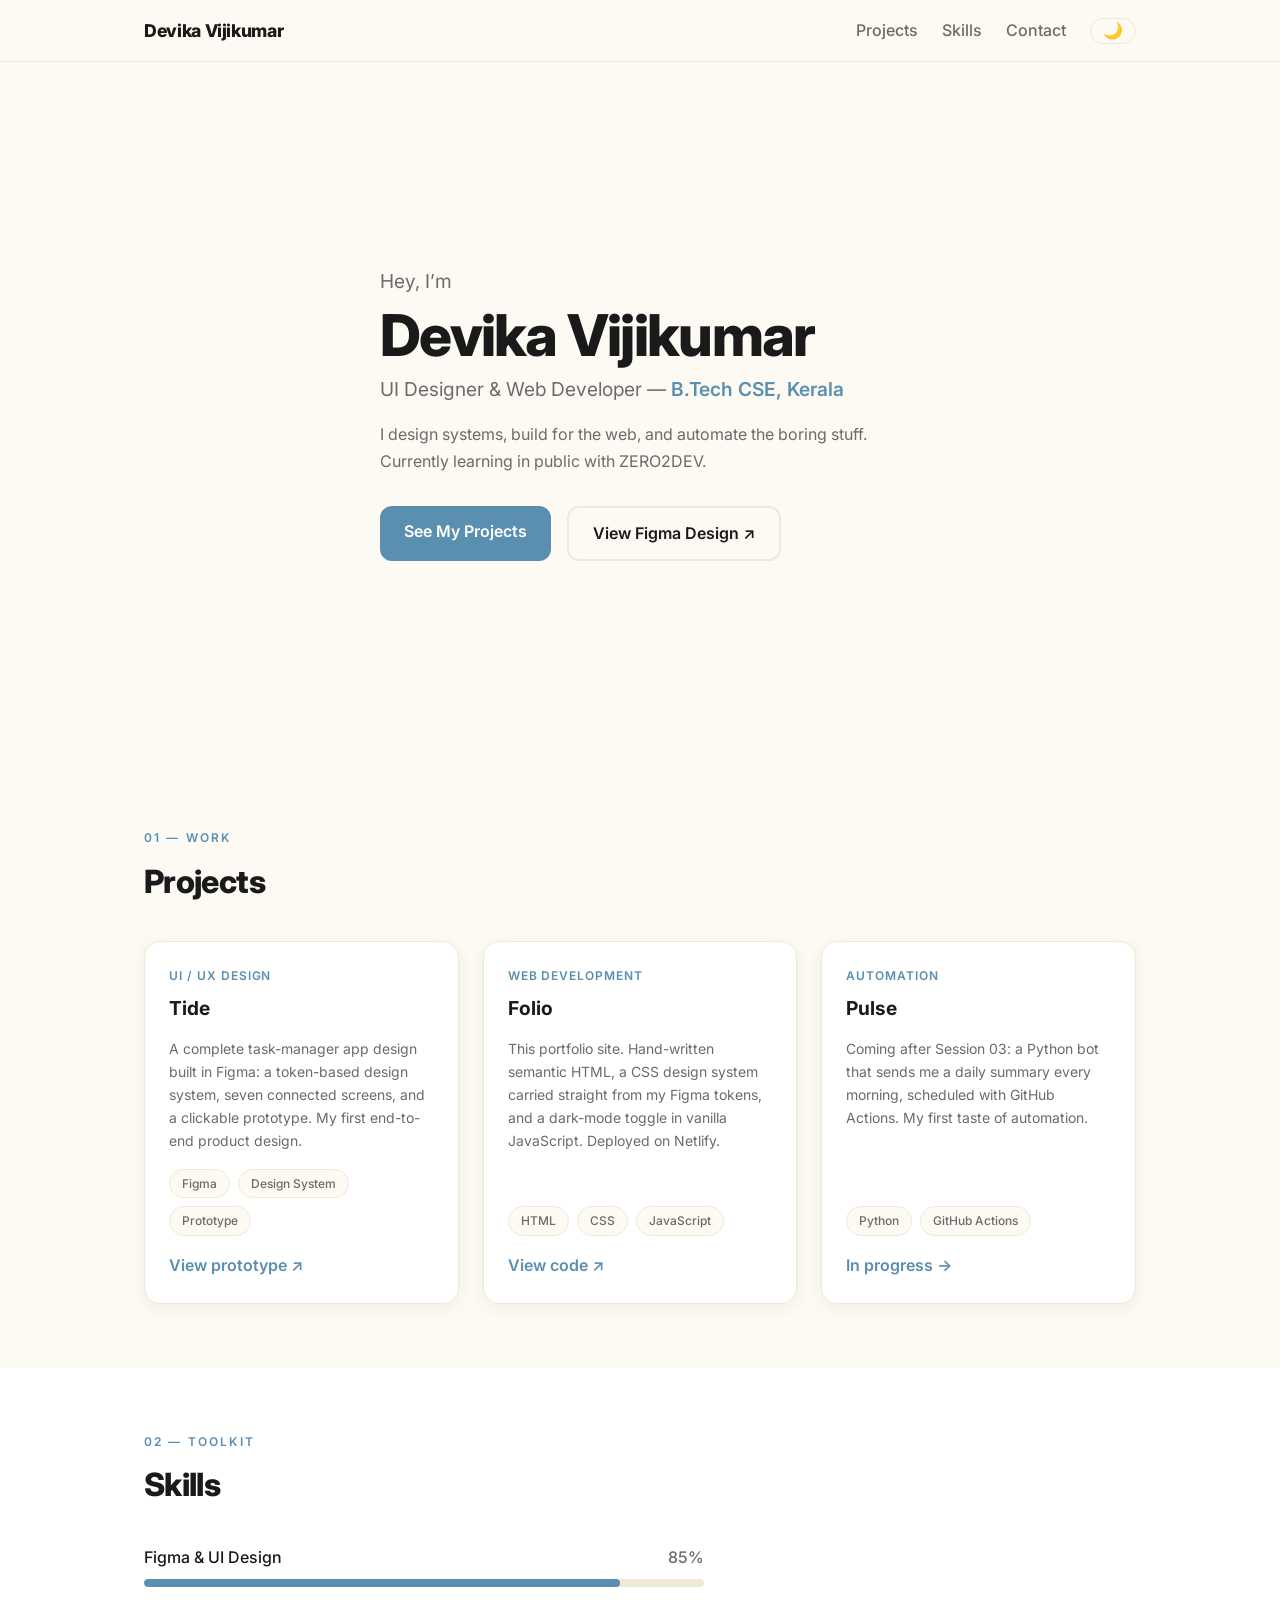
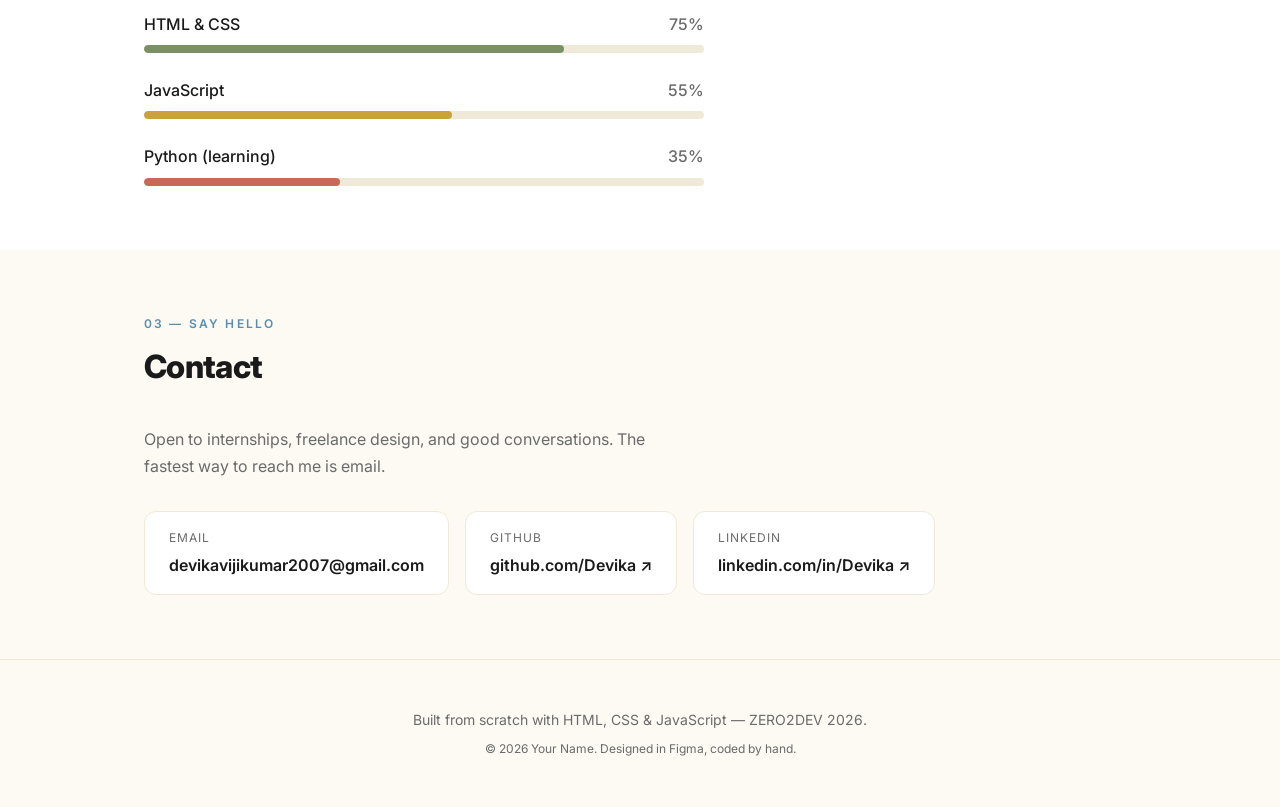
==== index.html @ 70e91324 "Initial commit - Folio portfolio" ====
<!DOCTYPE html>
<html lang="en">
<head>
    <meta charset="UTF-8">
    <meta name="viewport" content="width=device-width, initial-scale=1.0">
    <meta name="description" content="Portfolio of Your Name - UI designer and web developer based in Kerala.">
    <title>Your Name - Developer Portfolio</title>

    <link rel="preconnect" href="https://fonts.googleapis.com">
    <link rel="preconnect" href="https://fonts.gstatic.com" crossorigin>
    <link href="https://fonts.googleapis.com/css2?family=Inter:wght@400;500;600;700;800&display=swap" rel="stylesheet">

    <link rel="stylesheet" href="style.css">
</head>
<body>

    <nav class="nav" aria-label="Main navigation">
        <div class="container nav-inner">
            <span class="nav-brand">Devika Vijikumar</span>
            <ul class="nav-links">
                <li><a href="#projects">Projects</a></li>
                <li><a href="#skills">Skills</a></li>
                <li><a href="#contact">Contact</a></li>
                <li>
                    <button class="theme-btn" id="theme-toggle" aria-label="Toggle dark mode">&#127769;</button>
                </li>
            </ul>
        </div>
    </nav>

    <header class="hero" id="home">
        <div class="container">
            <p class="hero-tag reveal">Hey, I&#8217;m</p>
            <h1 class="hero-name reveal">Devika Vijikumar</h1>
            <p class="hero-role reveal">UI Designer &amp; Web Developer &#8212; <span class="highlight">B.Tech CSE, Kerala</span></p>
            <p class="hero-bio reveal">I design systems, build for the web, and automate the boring stuff. Currently learning in public with ZERO2DEV.</p>
            <div class="hero-ctas reveal">
                <a href="#projects" class="btn btn-primary">See My Projects</a>
                <a href="https://figma.com" target="_blank" rel="noopener" class="btn btn-secondary">View Figma Design &#8599;</a>
            </div>
        </div>
    </header>

    <main>
        <section class="section" id="projects">
            <div class="container">
                <p class="section-label">01 &#8212; Work</p>
                <h2 class="section-title">Projects</h2>

                <div class="projects-grid">
                    <article class="card reveal">
                        <span class="card-tag">UI / UX Design</span>
                        <h3 class="card-title">Tide</h3>
                        <p class="card-desc">A complete task-manager app design built in Figma: a token-based design system, seven connected screens, and a clickable prototype. My first end-to-end product design.</p>
                        <div class="card-meta">
                            <span class="chip">Figma</span>
                            <span class="chip">Design System</span>
                            <span class="chip">Prototype</span>
                        </div>
                        <a href="https://www.figma.com/proto/zM8QO7RbGMJvL4AsEzt61q/Tide--Task-Manager?node-id=3-250&p=f&t=CUoHibA7uZRFSyFH-1&scaling=scale-down&content-scaling=fixed&page-id=1%3A3&starting-point-node-id=3%3A250&show-proto-sidebar=1" target="_blank" rel="noopener" class="card-link">View prototype &#8599;</a>
                    </article>

                    <article class="card reveal">
                        <span class="card-tag">Web Development</span>
                        <h3 class="card-title">Folio</h3>
                        <p class="card-desc">This portfolio site. Hand-written semantic HTML, a CSS design system carried straight from my Figma tokens, and a dark-mode toggle in vanilla JavaScript. Deployed on Netlify.</p>
                        <div class="card-meta">
                            <span class="chip">HTML</span>
                            <span class="chip">CSS</span>
                            <span class="chip">JavaScript</span>
                        </div>
                        <a href="https://github.com/devikavijikumar2007-droid" target="_blank" rel="noopener" class="card-link">View code &#8599;</a>
                    </article>

                    <article class="card reveal">
                        <span class="card-tag">Automation</span>
                        <h3 class="card-title">Pulse</h3>
                        <p class="card-desc">Coming after Session 03: a Python bot that sends me a daily summary every morning, scheduled with GitHub Actions. My first taste of automation.</p>
                        <div class="card-meta">
                            <span class="chip">Python</span>
                            <span class="chip">GitHub Actions</span>
                        </div>
                        <a href="#contact" class="card-link">In progress &#8594;</a>
                    </article>
                </div>
            </div>
        </section>

        <section class="section section-alt" id="skills">
            <div class="container">
                <p class="section-label">02 &#8212; Toolkit</p>
                <h2 class="section-title">Skills</h2>

                <div class="skills-list">
                    <div class="skill reveal">
                        <div class="skill-head">
                            <span class="skill-name">Figma &amp; UI Design</span>
                            <span class="skill-pct">85%</span>
                        </div>
                        <div class="skill-track">
                            <div class="skill-fill" style="--w: 85%; background: var(--primary);"></div>
                        </div>
                    </div>

                    <div class="skill reveal">
                        <div class="skill-head">
                            <span class="skill-name">HTML &amp; CSS</span>
                            <span class="skill-pct">75%</span>
                        </div>
                        <div class="skill-track">
                            <div class="skill-fill" style="--w: 75%; background: var(--pri-low);"></div>
                        </div>
                    </div>

                    <div class="skill reveal">
                        <div class="skill-head">
                            <span class="skill-name">JavaScript</span>
                            <span class="skill-pct">55%</span>
                        </div>
                        <div class="skill-track">
                            <div class="skill-fill" style="--w: 55%; background: var(--pri-med);"></div>
                        </div>
                    </div>

                    <div class="skill reveal">
                        <div class="skill-head">
                            <span class="skill-name">Python (learning)</span>
                            <span class="skill-pct">35%</span>
                        </div>
                        <div class="skill-track">
                            <div class="skill-fill" style="--w: 35%; background: var(--pri-high);"></div>
                        </div>
                    </div>
                </div>
            </div>
        </section>

        <section class="section" id="contact">
            <div class="container">
                <p class="section-label">03 &#8212; Say Hello</p>
                <h2 class="section-title">Contact</h2>
                <p class="contact-lead">Open to internships, freelance design, and good conversations. The fastest way to reach me is email.</p>

                <div class="contact-links">
                    <a href="mailto:devikavijikumar2007@gmail.com" class="contact-link">
                        <span class="contact-link-label">Email</span>
                        <span class="contact-link-value">devikavijikumar2007@gmail.com</span>
                    </a>
                    <a href="https://github.com/devikavijikumar2007-droid" target="_blank" rel="noopener" class="contact-link">
                        <span class="contact-link-label">GitHub</span>
                        <span class="contact-link-value">github.com/Devika &#8599;</span>
                    </a>
                    <a href="https://www.linkedin.com/in/devika-vijikumar-3842b438a?utm_source=share&utm_campaign=share_via&utm_content=profile&utm_medium=android_app" target="_blank" rel="noopener" class="contact-link">
                        <span class="contact-link-label">LinkedIn</span>
                        <span class="contact-link-value">linkedin.com/in/Devika &#8599;</span>
                    </a>
                </div>
            </div>
        </section>
    </main>

    <footer class="footer">
        <div class="container">
            <p>Built from scratch with HTML, CSS &amp; JavaScript &#8212; ZERO2DEV 2026.</p>
            <p class="footer-muted">&#169; 2026 Your Name. Designed in Figma, coded by hand.</p>
        </div>
    </footer>

    <button class="to-top" id="to-top" aria-label="Back to top">&#8593;</button>

    <script src="script.js"></script>
</body>
</html>
---- style.css ----
:root {
  /* Colours */
  --primary: #5A8FB0;    /* Color/Primary – buttons, links, accents */
  --ink: #1a1a1a;        /* Color/Ink – all body text */
  --ink-muted: #6B6B6B;  /* Color/Ink-muted – secondary text */
  --surface: #FCFAF3;    /* Color/Surface – page background */
  --card: #FFFFFF;       /* Color/Card – card backgrounds */
  --border: #EFE9D8;     /* Color/Border – lines, dividers */
  --pri-high: #C76A55;   /* Color/Priority/High */
  --pri-med: #C9A23A;    /* Color/Priority/Med */
  --pri-low: #7A9165;    /* Color/Priority/Low */

  /* Type scale – matches your S01 text styles */
  --display: clamp(2.2rem, 6vw, 3.6rem);
  --h1: 2rem;
  --h2: 1.6rem;
  --h3: 1.2rem;
  --body: 1rem;
  --cap: 0.875rem;
  --sm: 0.75rem;

  /* Spacing – 8-point grid, in rem */
  --s4: 0.25rem;
  --s8: 0.5rem;
  --s12: 0.75rem;
  --s16: 1rem;
  --s24: 1.5rem;
  --s32: 2rem;
  --s48: 3rem;
  --s64: 4rem;

  /* Corner radius */
  --r-sm: 8px;
  --r-md: 12px;
  --r-lg: 16px;
  --r-pill: 999px;

  /* Soft shadow (one shadow, used everywhere) */
  --shadow: 0 4px 16px rgba(26, 26, 26, 0.06);
}

/* ---------- 2. DARK MODE ----------
   JavaScript adds class="dark" to <body>.
   Only the colour tokens change – everything else stays the same. */
body.dark {
  --primary: #7FB3D5;
  --ink: #F5F1E4;
  --ink-muted: #9BA3AC;
  --surface: #0F1419;
  --card: #1A2332;
  --border: rgba(255, 255, 255, 0.12);
  --shadow: 0 4px 16px rgba(0, 0, 0, 0.3);
}

/* ---------- 3. RESET + BASE ---------- */
*, *::before, *::after {
  box-sizing: border-box;
  margin: 0;
  padding: 0;
}

html {
  scroll-behavior: smooth;
}

body {
  font-family: 'Inter', system-ui, -apple-system, sans-serif;
  background-color: var(--surface);
  color: var(--ink);
  font-size: var(--body);
  line-height: 1.65;
  -webkit-font-smoothing: antialiased;
  transition: background-color 0.3s ease, color 0.3s ease;
}

a {
  color: inherit;
  text-decoration: none;
}

ul {
  list-style: none;
}

/* Layout container – centres content, caps width */
.container {
  max-width: 1040px;
  margin: 0 auto;
  padding: 0 var(--s24);
}

/* Section wrapper – consistent vertical rhythm */
.section {
  padding: var(--s64) 0;
}

.section-alt {
  background-color: var(--card);
}

.section-label {
  font-size: var(--sm);
  font-weight: 600;
  letter-spacing: 0.18em;
  text-transform: uppercase;
  color: var(--primary);
  margin-bottom: var(--s8);
}

.section-title {
  font-size: var(--h1);
  font-weight: 800;
  letter-spacing: -0.02em;
  margin-bottom: var(--s32);
}

/* ---------- 4. NAVIGATION ---------- */
.nav {
  position: sticky;
  top: 0;
  z-index: 100;
  background-color: var(--surface);
  border-bottom: 1px solid var(--border);
  transition: background-color 0.3s ease;
}

.nav-inner {
  display: flex;
  align-items: center;
  justify-content: space-between;
  padding: var(--s16) var(--s24);
}

.nav-brand {
  font-weight: 800;
  font-size: 1.1rem;
  letter-spacing: -0.02em;
}

.nav-links {
  display: flex;
  align-items: center;
  gap: var(--s24);
}

.nav-links a {
  font-weight: 500;
  color: var(--ink-muted);
  transition: color 0.2s ease;
}

.nav-links a:hover {
  color: var(--primary);
}

.theme-btn {
  background: none;
  border: 1px solid var(--border);
  border-radius: var(--r-pill);
  padding: var(--s4) var(--s12);
  font-size: 1rem;
  cursor: pointer;
  line-height: 1;
}

/* ---------- 5. HERO ---------- */
.hero {
  padding: var(--s64) 0;
  min-height: 78vh;
  display: flex;
  align-items: center;
}

.hero-tag {
  font-size: var(--h3);
  color: var(--ink-muted);
}

.hero-name {
  font-size: var(--display);
  font-weight: 800;
  letter-spacing: -0.03em;
  line-height: 1.05;
  margin: var(--s8) 0;
}

.hero-role {
  font-size: var(--h3);
  color: var(--ink-muted);
  margin-bottom: var(--s16);
}

.highlight {
  color: var(--primary);
  font-weight: 600;
}

.hero-bio {
  max-width: 52ch;
  color: var(--ink-muted);
  margin-bottom: var(--s32);
}

.hero-ctas {
  display: flex;
  flex-wrap: wrap;
  gap: var(--s16);
}

/* ---------- 6. BUTTONS ---------- */
.btn {
  display: inline-block;
  padding: var(--s12) var(--s24);
  border-radius: var(--r-md);
  font-weight: 600;
  font-size: var(--body);
  cursor: pointer;
  transition: transform 0.15s ease, opacity 0.2s ease;
}

.btn:hover {
  transform: translateY(-2px);
}

.btn-primary {
  background-color: var(--primary);
  color: #fff;
}

.btn-secondary {
  border: 2px solid var(--border);
  color: var(--ink);
}

/* ---------- 7. PROJECTS GRID + CARDS ---------- */
.projects-grid {
  display: grid;
  grid-template-columns: repeat(auto-fit, minmax(280px, 1fr));
  gap: var(--s24);
}

.card {
  display: flex;
  flex-direction: column;
  background-color: var(--card);
  border: 1px solid var(--border);
  border-radius: var(--r-lg);
  padding: var(--s24);
  box-shadow: var(--shadow);
  transition: transform 0.2s ease, box-shadow 0.2s ease;
}

.card:hover {
  transform: translateY(-4px);
}

.card-tag {
  font-size: var(--sm);
  font-weight: 600;
  letter-spacing: 0.08em;
  text-transform: uppercase;
  color: var(--primary);
}

.card-title {
  font-size: var(--h3);
  font-weight: 700;
  margin: var(--s8) 0 var(--s12);
}

/* flex: 1 pushes everything below it to the bottom,
   so all card footers line up at the same height. */
.card-desc {
  flex: 1;
  color: var(--ink-muted);
  font-size: var(--cap);
}

.card-meta {
  display: flex;
  flex-wrap: wrap;
  gap: var(--s8);
  margin: var(--s16) 0;
}

.chip {
  font-size: var(--sm);
  font-weight: 500;
  padding: var(--s4) var(--s12);
  border-radius: var(--r-pill);
  background-color: var(--surface);
  border: 1px solid var(--border);
  color: var(--ink-muted);
}

.card-link {
  font-weight: 600;
  color: var(--primary);
}

/* ---------- 8. SKILLS / CONTACT / FOOTER ---------- */
.skills-list {
  display: flex;
  flex-direction: column;
  gap: var(--s24);
  max-width: 560px;
}

.skill-head {
  display: flex;
  justify-content: space-between;
  margin-bottom: var(--s8);
  font-weight: 500;
}

.skill-pct {
  color: var(--ink-muted);
}

.skill-track {
  height: 8px;
  background-color: var(--border);
  border-radius: var(--r-pill);
  overflow: hidden;
}

.skill-fill {
  height: 100%;
  width: var(--w);
  border-radius: var(--r-pill);
}

.contact-lead {
  max-width: 52ch;
  color: var(--ink-muted);
  margin-bottom: var(--s32);
}

.contact-links {
  display: flex;
  flex-wrap: wrap;
  gap: var(--s16);
}

.contact-link {
  display: flex;
  flex-direction: column;
  gap: var(--s4);
  padding: var(--s16) var(--s24);
  border: 1px solid var(--border);
  border-radius: var(--r-md);
  background-color: var(--card);
  min-width: 200px;
  transition: border-color 0.2s ease, transform 0.15s ease;
}

.contact-link:hover {
  border-color: var(--primary);
  transform: translateY(-2px);
}

.contact-link-label {
  font-size: var(--sm);
  letter-spacing: 0.08em;
  text-transform: uppercase;
  color: var(--ink-muted);
}

.contact-link-value {
  font-weight: 600;
}

.footer {
  padding: var(--s48) 0;
  border-top: 1px solid var(--border);
  text-align: center;
  color: var(--ink-muted);
  font-size: var(--cap);
}

.footer-muted {
  font-size: var(--sm);
  margin-top: var(--s8);
}

/* ---------- 9. BACK-TO-TOP + REVEAL + RESPONSIVE ---------- */

/* Back-to-top button: hidden until JS adds .show */
.to-top {
  position: fixed;
  bottom: var(--s24);
  right: var(--s24);
  width: 44px;
  height: 44px;
  border: none;
  border-radius: var(--r-pill);
  background-color: var(--primary);
  color: #fff;
  font-size: 1.2rem;
  cursor: pointer;
  opacity: 0;
  pointer-events: none;
  transition: opacity 0.3s ease;
  box-shadow: var(--shadow);
}

.to-top.show {
  opacity: 1;
  pointer-events: auto;
}

/* Scroll reveal: elements start hidden, JS adds .is-visible */
.reveal {
  opacity: 0;
  transform: translateY(24px);
  transition: opacity 0.6s ease, transform 0.6s ease;
}

.reveal.is-visible {
  opacity: 1;
  transform: translateY(0);
}

/* Respect users who prefer no motion */
@media (prefers-reduced-motion: reduce) {
  .reveal {
    opacity: 1;
    transform: none;
    transition: none;
  }
  html {
    scroll-behavior: auto;
  }
}

/* Mobile: stack things, tighten spacing */
@media (max-width: 600px) {
  .hero {
    min-height: auto;
    padding: var(--s48) 0;
  }
  .nav-links {
    gap: var(--s16);
  }
  .nav-links a {
    font-size: var(--cap);
  }
  .section {
    padding: var(--s48) 0;
  }
  .contact-link {
    width: 100%;
  }
}
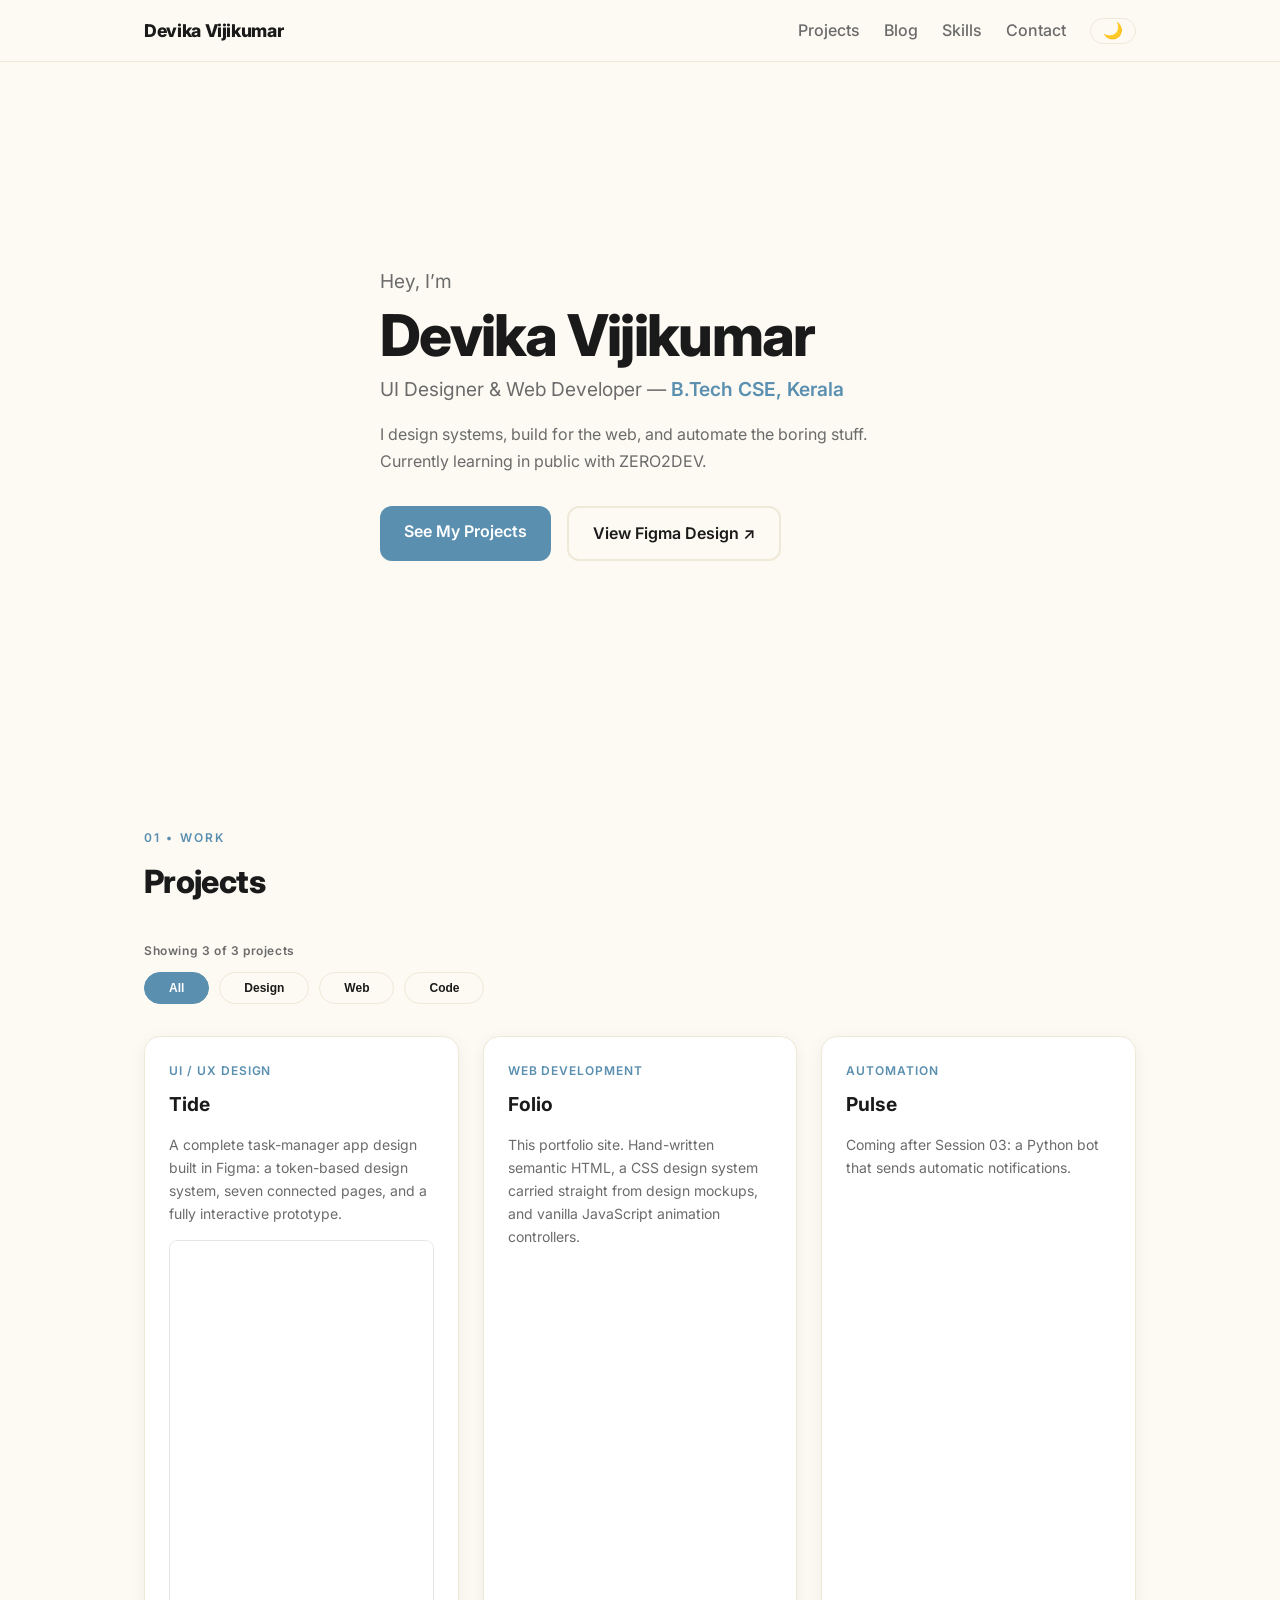
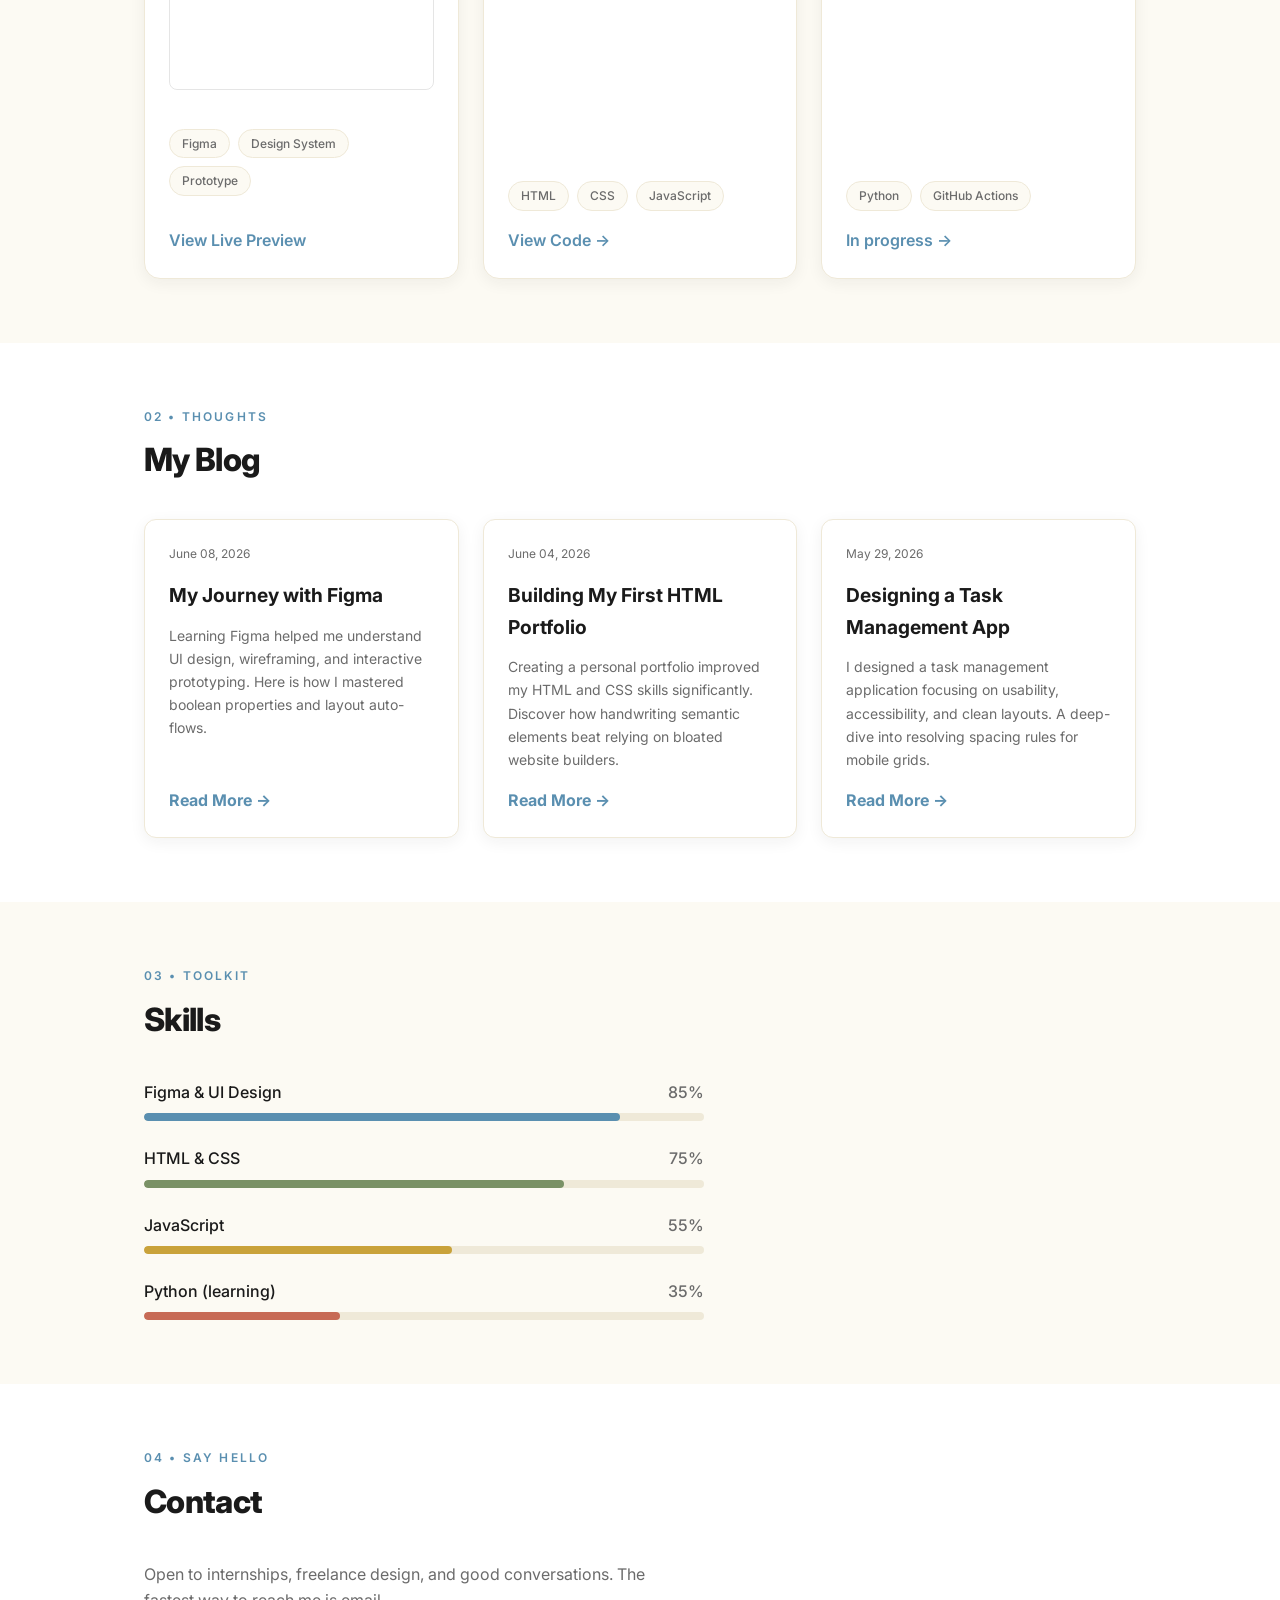
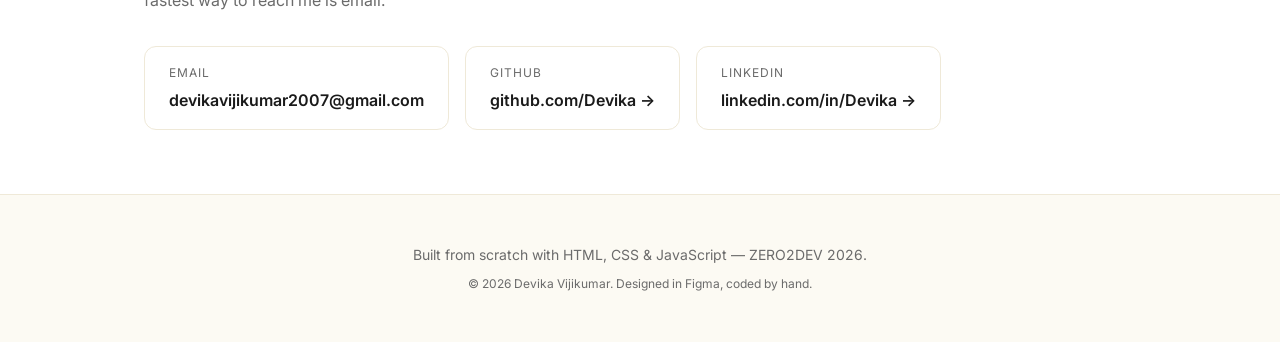
==== commit e01ed67d: "Initial commit - Folio portfolio" ====
--- a/index.html
+++ b/index.html
@@ -1,10 +1,11 @@
+
 <!DOCTYPE html>
 <html lang="en">
 <head>
     <meta charset="UTF-8">
     <meta name="viewport" content="width=device-width, initial-scale=1.0">
-    <meta name="description" content="Portfolio of Your Name - UI designer and web developer based in Kerala.">
-    <title>Your Name - Developer Portfolio</title>
+    <meta name="description" content="Portfolio of Devika Vijikumar - UI designer and web developer based in Kerala.">
+    <title>Devika Vijikumar - Developer Portfolio</title>
 
     <link rel="preconnect" href="https://fonts.googleapis.com">
     <link rel="preconnect" href="https://fonts.gstatic.com" crossorigin>
@@ -19,6 +20,7 @@
             <span class="nav-brand">Devika Vijikumar</span>
             <ul class="nav-links">
                 <li><a href="#projects">Projects</a></li>
+                <li><a href="#blog">Blog</a></li>
                 <li><a href="#skills">Skills</a></li>
                 <li><a href="#contact">Contact</a></li>
                 <li>
@@ -44,51 +46,101 @@
     <main>
         <section class="section" id="projects">
             <div class="container">
-                <p class="section-label">01 &#8212; Work</p>
+            
+                <p class="section-label">01 &bull; Work</p>
                 <h2 class="section-title">Projects</h2>
 
+                <div class="gallery-filter-wrapper">
+                    <div class="project-count-display">
+                        Showing <span id="current-count">0</span> of <span id="total-count">0</span> projects
+                    </div>
+
+                    <div class="filter-buttons" style="display: flex; gap: 10px; flex-wrap: wrap;">
+                        <button type="button" class="filter-btn active" data-filter="all">All</button>
+                        <button type="button" class="filter-btn" data-filter="design">Design</button>
+                        <button type="button" class="filter-btn" data-filter="web">Web</button>
+                        <button type="button" class="filter-btn" data-filter="code">Code</button>
+                    </div>
+                </div>
+
                 <div class="projects-grid">
-                    <article class="card reveal">
+                
+                    <article class="card reveal" data-category="design">
                         <span class="card-tag">UI / UX Design</span>
                         <h3 class="card-title">Tide</h3>
-                        <p class="card-desc">A complete task-manager app design built in Figma: a token-based design system, seven connected screens, and a clickable prototype. My first end-to-end product design.</p>
+                        <p class="card-desc">A complete task-manager app design built in Figma: a token-based design system, seven connected pages, and a fully interactive prototype.</p>
+                    
+                        <div class="figma-embed-container" style="margin: 15px 0; border-radius: 8px; overflow: hidden;">
+                            <iframe style="border: 1px solid rgba(0, 0, 0, 0.1); border-radius: 8px;" width="100%" height="450" src="https://www.figma.com/embed?embed_host=share&url=https%3A%2F%2Fwww.figma.com%2Fproto%2FzM8QO7RbGMJvL4AsEzt61q%2FTide--Task-Manager%3Fnode-id%3D3-249%26p%3Df%26t%3DKHJB5OGxb8BsRysI-1%26scaling%3Dscale-down%26content-scaling%3Dfixed%26page-id%3D1%253A3%26starting-point-node-id%3D3%253A249%26show-proto-sidebar%3D1" allowfullscreen></iframe>
+                        </div>
+
                         <div class="card-meta">
                             <span class="chip">Figma</span>
                             <span class="chip">Design System</span>
                             <span class="chip">Prototype</span>
                         </div>
-                        <a href="https://www.figma.com/proto/zM8QO7RbGMJvL4AsEzt61q/Tide--Task-Manager?node-id=3-250&p=f&t=CUoHibA7uZRFSyFH-1&scaling=scale-down&content-scaling=fixed&page-id=1%3A3&starting-point-node-id=3%3A250&show-proto-sidebar=1" target="_blank" rel="noopener" class="card-link">View prototype &#8599;</a>
-                    </article>
-
-                    <article class="card reveal">
+                        <a href="https://www.figma.com/proto/zM8QO7RbGMJvL4AsEzt61q/Tide--Task-Manager?node-id=3-249&p=f&t=KHJB5OGxb8BsRysI-1" target="_blank" rel="noopener" class="card-link" style="display: block; margin-top: 15px;">View Live Preview</a>
+                    </article>
+
+                    <article class="card reveal" data-category="web">
                         <span class="card-tag">Web Development</span>
                         <h3 class="card-title">Folio</h3>
-                        <p class="card-desc">This portfolio site. Hand-written semantic HTML, a CSS design system carried straight from my Figma tokens, and a dark-mode toggle in vanilla JavaScript. Deployed on Netlify.</p>
+                        <p class="card-desc">This portfolio site. Hand-written semantic HTML, a CSS design system carried straight from design mockups, and vanilla JavaScript animation controllers.</p>
                         <div class="card-meta">
                             <span class="chip">HTML</span>
                             <span class="chip">CSS</span>
                             <span class="chip">JavaScript</span>
                         </div>
-                        <a href="https://github.com/devikavijikumar2007-droid" target="_blank" rel="noopener" class="card-link">View code &#8599;</a>
-                    </article>
-
-                    <article class="card reveal">
+                        <a href="https://github.com/devikavijikumar2007-droid" target="_blank" rel="noopener" class="card-link">View Code &rarr;</a>
+                    </article>
+
+                    <article class="card reveal" data-category="code">
                         <span class="card-tag">Automation</span>
                         <h3 class="card-title">Pulse</h3>
-                        <p class="card-desc">Coming after Session 03: a Python bot that sends me a daily summary every morning, scheduled with GitHub Actions. My first taste of automation.</p>
+                        <p class="card-desc">Coming after Session 03: a Python bot that sends automatic notifications.</p>
                         <div class="card-meta">
                             <span class="chip">Python</span>
                             <span class="chip">GitHub Actions</span>
                         </div>
-                        <a href="#contact" class="card-link">In progress &#8594;</a>
-                    </article>
-                </div>
-            </div>
-        </section>
-
-        <section class="section section-alt" id="skills">
-            <div class="container">
-                <p class="section-label">02 &#8212; Toolkit</p>
+                        <a href="#contact" class="card-link">In progress &rarr;</a>
+                    </article>
+                </div>
+            </div>
+        </section>
+
+        <section class="section section-alt" id="blog">
+            <div class="container">
+                <p class="section-label">02 &bull; Thoughts</p>
+                <h2 class="section-title">My Blog</h2>
+
+                <div class="blog-grid">
+                    <article class="blog-card reveal">
+                        <p class="date">June 08, 2026</p>
+                        <h3 class="card-title">My Journey with Figma</h3>
+                        <p class="card-desc">Learning Figma helped me understand UI design, wireframing, and interactive prototyping. Here is how I mastered boolean properties and layout auto-flows.</p>
+                        <a href="blog1.html">Read More &rarr;</a>
+                    </article>
+
+                    <article class="blog-card reveal">
+                        <p class="date">June 04, 2026</p>
+                        <h3 class="card-title">Building My First HTML Portfolio</h3>
+                        <p class="card-desc">Creating a personal portfolio improved my HTML and CSS skills significantly. Discover how handwriting semantic elements beat relying on bloated website builders.</p>
+                        <a href="blog2.html">Read More &rarr;</a>
+                    </article>
+
+                    <article class="blog-card reveal">
+                        <p class="date">May 29, 2026</p>
+                        <h3 class="card-title">Designing a Task Management App</h3>
+                        <p class="card-desc">I designed a task management application focusing on usability, accessibility, and clean layouts. A deep-dive into resolving spacing rules for mobile grids.</p>
+                        <a href="blog3.html">Read More &rarr;</a>
+                    </article>
+                </div>
+            </div>
+        </section>
+
+        <section class="section" id="skills">
+            <div class="container">
+                <p class="section-label">03 &bull; Toolkit</p>
                 <h2 class="section-title">Skills</h2>
 
                 <div class="skills-list">
@@ -135,9 +187,9 @@
             </div>
         </section>
 
-        <section class="section" id="contact">
-            <div class="container">
-                <p class="section-label">03 &#8212; Say Hello</p>
+        <section class="section section-alt" id="contact">
+            <div class="container">
+                <p class="section-label">04 &bull; Say Hello</p>
                 <h2 class="section-title">Contact</h2>
                 <p class="contact-lead">Open to internships, freelance design, and good conversations. The fastest way to reach me is email.</p>
 
@@ -148,11 +200,11 @@
                     </a>
                     <a href="https://github.com/devikavijikumar2007-droid" target="_blank" rel="noopener" class="contact-link">
                         <span class="contact-link-label">GitHub</span>
-                        <span class="contact-link-value">github.com/Devika &#8599;</span>
+                        <span class="contact-link-value">github.com/Devika &rarr;</span>
                     </a>
                     <a href="https://www.linkedin.com/in/devika-vijikumar-3842b438a?utm_source=share&utm_campaign=share_via&utm_content=profile&utm_medium=android_app" target="_blank" rel="noopener" class="contact-link">
                         <span class="contact-link-label">LinkedIn</span>
-                        <span class="contact-link-value">linkedin.com/in/Devika &#8599;</span>
+                        <span class="contact-link-value">linkedin.com/in/Devika &rarr;</span>
                     </a>
                 </div>
             </div>
@@ -162,7 +214,7 @@
     <footer class="footer">
         <div class="container">
             <p>Built from scratch with HTML, CSS &amp; JavaScript &#8212; ZERO2DEV 2026.</p>
-            <p class="footer-muted">&#169; 2026 Your Name. Designed in Figma, coded by hand.</p>
+            <p class="footer-muted">&#169; 2026 Devika Vijikumar. Designed in Figma, coded by hand.</p>
         </div>
     </footer>
 
@@ -170,4 +222,4 @@
 
     <script src="script.js"></script>
 </body>
-</html>
+</html>
--- a/style.css
+++ b/style.css
@@ -1,4 +1,3 @@
-
 :root {
   /* Colours */
   --primary: #5A8FB0;    /* Color/Primary – buttons, links, accents */
@@ -248,7 +247,10 @@
   border-radius: var(--r-lg);
   padding: var(--s24);
   box-shadow: var(--shadow);
-  transition: transform 0.2s ease, box-shadow 0.2s ease;
+  transition: transform 0.2s ease, box-shadow 0.2s ease, opacity 0.35s ease, transform 0.35s ease, visibility 0.35s ease;
+  opacity: 1;
+  transform: scale(1);
+  visibility: visible;
 }
 
 .card:hover {
@@ -269,8 +271,6 @@
   margin: var(--s8) 0 var(--s12);
 }
 
-/* flex: 1 pushes everything below it to the bottom,
-   so all card footers line up at the same height. */
 .card-desc {
   flex: 1;
   color: var(--ink-muted);
@@ -299,7 +299,93 @@
   color: var(--primary);
 }
 
-/* ---------- 8. SKILLS / CONTACT / FOOTER ---------- */
+/* Hidden state when a project card is filtered out (Task 3) */
+.projects-grid .card.is-hidden {
+  opacity: 0;
+  transform: scale(0.92);
+  visibility: hidden;
+  position: absolute;
+  width: 0;
+  height: 0;
+  padding: 0;
+  margin: 0;
+  overflow: hidden;
+  border: none;
+  pointer-events: none;
+}
+
+/* ---------- 8. GALLERY FILTERS (TASK 3) ---------- */
+.gallery-filter-wrapper {
+  margin-bottom: var(--s32);
+  display: flex;
+  flex-direction: column;
+  gap: var(--s12);
+}
+
+.project-count-display {
+  font-size: var(--sm);
+  font-weight: 600;
+  color: var(--ink-muted);
+  letter-spacing: 0.05em;
+}
+
+.filter-btn {
+  background: none;
+  border: 1px solid var(--border);
+  color: var(--ink);
+  padding: var(--s8) var(--s24);
+  border-radius: var(--r-pill);
+  font-size: var(--sm);
+  font-weight: 600;
+  cursor: pointer;
+  transition: background-color 0.2s ease, color 0.2s ease, border-color 0.2s ease;
+}
+
+.filter-btn:hover, 
+.filter-btn.active {
+  background-color: var(--primary);
+  border-color: var(--primary);
+  color: #ffffff;
+}
+
+/* ---------- 9. BLOG SECTION (TASK 1) ---------- */
+.blog-grid {
+  display: grid;
+  grid-template-columns: repeat(auto-fit, minmax(280px, 1fr));
+  gap: var(--s24);
+  margin-top: var(--s32);
+}
+
+.blog-card {
+  display: flex;
+  flex-direction: column;
+  background-color: var(--card);
+  border: 1px solid var(--border);
+  padding: var(--s24);
+  border-radius: var(--r-md);
+  box-shadow: var(--shadow);
+  transition: transform 0.2s ease, box-shadow 0.2s ease;
+}
+
+.blog-card:hover {
+  transform: translateY(-4px);
+}
+
+.date {
+  color: var(--ink-muted);
+  font-size: var(--sm);
+  margin-bottom: var(--s8);
+}
+
+.blog-card a {
+  text-decoration: none;
+  font-weight: bold;
+  color: var(--primary);
+  margin-top: var(--s16);
+  display: inline-block;
+}
+
+/* ---------- 10. SKILLS / CONTACT / FOOTER ---------- */
 .skills-list {
   display: flex;
   flex-direction: column;
@@ -384,9 +470,7 @@
   margin-top: var(--s8);
 }
 
-/* ---------- 9. BACK-TO-TOP + REVEAL + RESPONSIVE ---------- */
-
-/* Back-to-top button: hidden until JS adds .show */
+/* ---------- 11. BACK-TO-TOP + REVEAL ---------- */
 .to-top {
   position: fixed;
   bottom: var(--s24);
@@ -410,7 +494,6 @@
   pointer-events: auto;
 }
 
-/* Scroll reveal: elements start hidden, JS adds .is-visible */
 .reveal {
   opacity: 0;
   transform: translateY(24px);
@@ -422,7 +505,6 @@
   transform: translateY(0);
 }
 
-/* Respect users who prefer no motion */
 @media (prefers-reduced-motion: reduce) {
   .reveal {
     opacity: 1;
